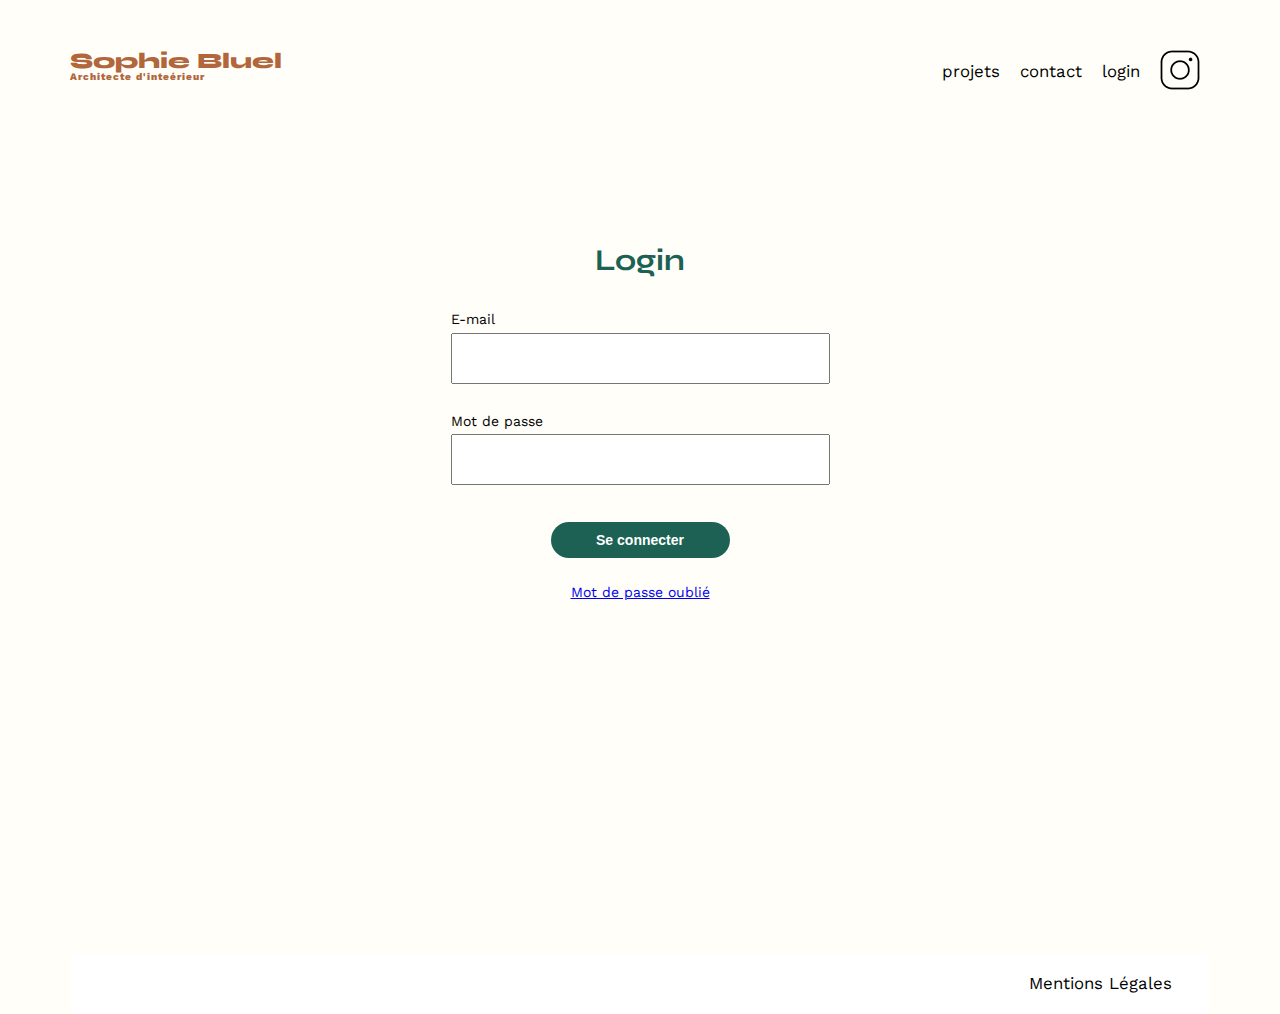
==== FrontEnd/pages/login.html @ 1ec8f198 "1er dépot, gallerie et filtres en place" ====
<!DOCTYPE html>
<html lang="fr">
<head>
    <meta charset="UTF-8">
    <meta http-equiv="X-UA-Compatible" content="IE=edge">
    <meta name="viewport" content="width=device-width, initial-scale=1.0">
    <title>Login</title>
    <link rel="preconnect" href="https://fonts.googleapis.com">
	<link rel="preconnect" href="https://fonts.gstatic.com" crossorigin>
	<link href="https://fonts.googleapis.com/css2?family=Syne:wght@700;800&family=Work+Sans&display=swap" rel="stylesheet">
	<meta name="description" content="">
    <link rel="stylesheet" href="../assets/style_login.css">
    <script src="../login.js" defer></script>
</head>
<body>
    <header>
        <a href="../index.html"><h1>Sophie Bluel <span>Architecte d'inteérieur</span></h1></a>
        <nav>
            <ul>
                <li>projets</li>
                <li>contact</li>
                <li>login</li></a>
                <li><img src="../assets/icons/instagram.png" alt="Instagram"></li>
            </ul>
        </nav>
    </header>


    <main>


        <h2>Login</h2>
        <form action="#" method="post" id="login">
        <div class="email"> 
            <label for="email">E-mail</label>
            <input type="text" id="email">
        </div>
        <div class="password">
            <label for="password">Mot de passe</label>
            <input type="password" id="password">
        </div>
        <div class="connection">
            <button type="submit">Se connecter</button>
        </div>
        <a href="#"><p>Mot de passe oublié</p></a>
        </form>
    </main>


    <footer>
        <nav>
            <ul>
                <li>Mentions Légales</li>
            </ul>
        </nav>
    </footer>


</body>
</html>
---- FrontEnd/assets/style_login.css ----
/* http://meyerweb.com/eric/tools/css/reset/
   v2.0 | 20110126
   License: none (public domain)
*/

html,
body,
div,
span,
applet,
object,
iframe,
h1,
h2,
h3,
h4,
h5,
h6,
p,
blockquote,
pre,
a,
abbr,
acronym,
address,
big,
cite,
code,
del,
dfn,
em,
img,
ins,
kbd,
q,
s,
samp,
small,
strike,
strong,
sub,
sup,
tt,
var,
b,
u,
i,
center,
dl,
dt,
dd,
ol,
ul,
li,
fieldset,
form,
label,
legend,
table,
caption,
tbody,
tfoot,
thead,
tr,
th,
td,
article,
aside,
canvas,
details,
embed,
figure,
figcaption,
footer,
header,
hgroup,
menu,
nav,
output,
ruby,
section,
summary,
time,
mark,
audio,
video {
  margin: 0;
  padding: 0;
  border: 0;
  font-size: 100%;
  font: inherit;
  vertical-align: baseline;
}
/* HTML5 display-role reset for older browsers */
article,
aside,
details,
figcaption,
figure,
footer,
header,
hgroup,
menu,
nav,
section {
  display: block;
}
body {
  line-height: 1;
}
ol,
ul {
  list-style: none;
}
blockquote,
q {
  quotes: none;
}
blockquote:before,
blockquote:after,
q:before,
q:after {
  content: "";
  content: none;
}
table {
  border-collapse: collapse;
  border-spacing: 0;
}
/** end reset css**/

body {
  list-style: none;
  text-decoration: none;
  background: #fffef8;
  max-width: 1140px;
  margin: auto;
  font-family: "Work Sans";
  font-size: 14px;
}
header {
  display: flex;
  justify-content: space-between;
  margin: 50px 0;
}

header a {
  text-decoration: none;
}

section {
  margin: 50px 0;
}

h1 {
  display: flex;
  flex-direction: column;
  font-family: "Syne";
  font-size: 22px;
  font-weight: 800;
  color: #b1663c;
}

h1 > span {
  font-family: "Work Sans";
  font-size: 10px;
  letter-spacing: 0.1em;
}

h2 {
  font-family: "Syne";
  font-weight: 700;
  font-size: 30px;
  color: #1d6154;
}

nav ul {
  display: flex;
  align-items: center;
  list-style-type: none;
}
nav li {
  padding: 0 10px;
  font-size: 1.2em;
}

li:hover {
  color: #b1663c;
}

main h2 {
  text-align: center;
  margin-top: 152px;
  font-size: 30px;
  font-weight: 700;
}

.email {
  margin: auto;
  width: 379px;
  display: flex;
  flex-direction: column;
}

.email label {
  margin-top: 37px;
  margin-bottom: 7px;
}

.email input {
  height: 45px;
  font-size: 18px;
}

.password {
  margin: auto;
  width: 379px;
  display: flex;
  flex-direction: column;
}

.password label {
  margin-top: 30px;
  margin-bottom: 6px;
}

.password input {
  height: 45px;
  font-size: 18px;
}

.connection {
  text-align: center;
  margin-top: 37px;
}

main button {
  cursor: pointer;
  margin: auto;
  font-weight: 700;
  font-size: 14px;
  border: none;
  background: #1d6154;
  color: white;
  width: 179px;
  height: 36px;
  border-radius: 60px;
}

main a {
  text-align: center;
}

main p {
  margin-top: 27px;
}

footer {
  width: 100%;
  height: 60px;
  background: white;
}

footer nav {
  margin-top: 355px;
  width: 100%;
  height: 100%;
  display: flex;
  flex-direction: row-reverse;
  align-items: center;
}

footer nav ul {
  display: flex;
  justify-content: flex-end;
  margin: 2em;
}
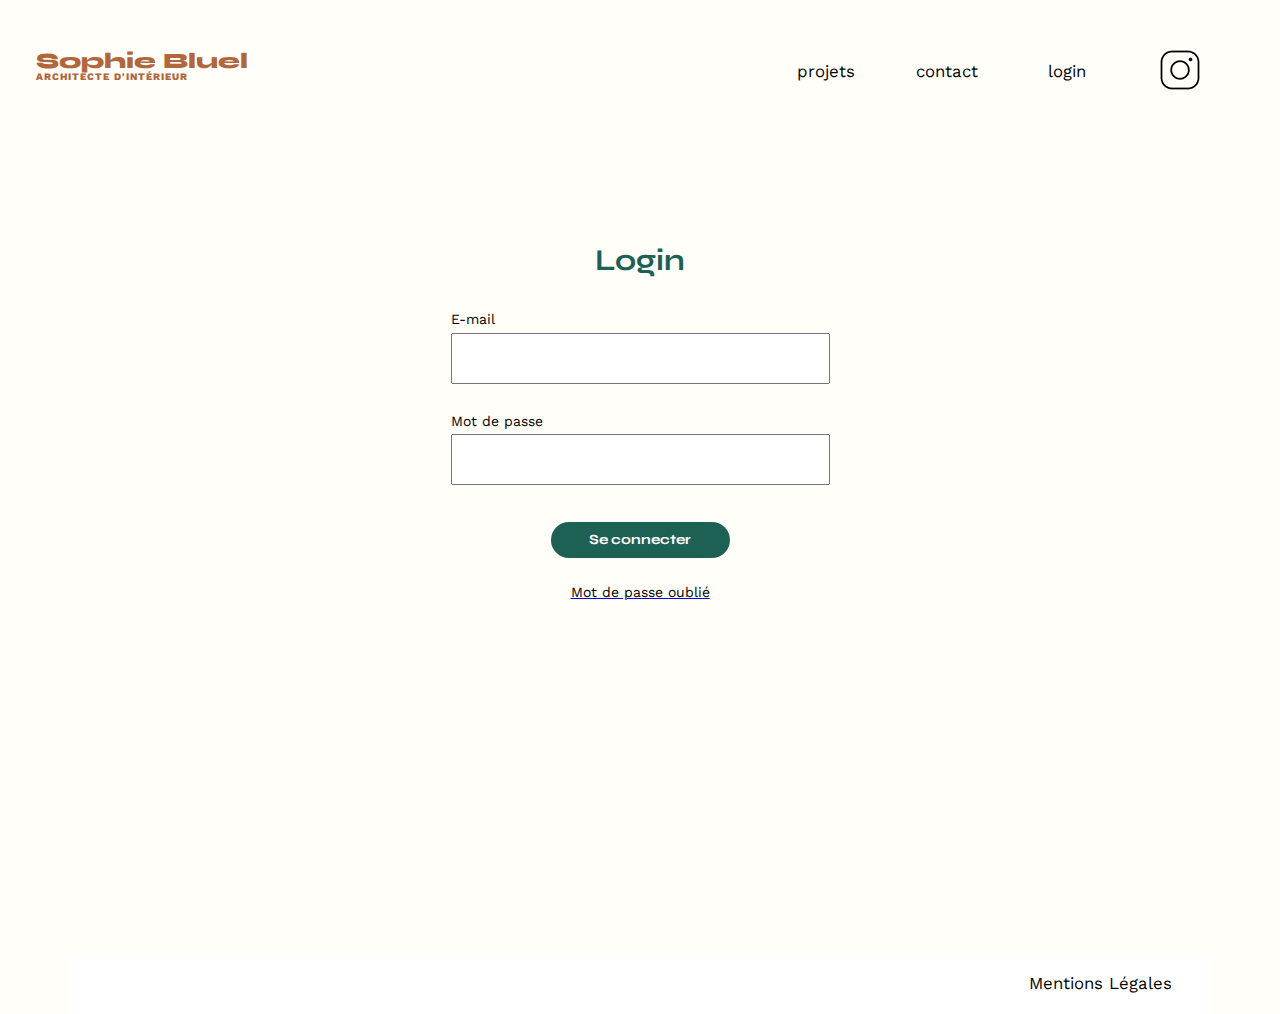
==== commit 93921fc3: "Mise à jour du code sur la partie filtres / maquette / ajout de travaux et suppresion en diretc" ====
--- a/FrontEnd/pages/login.html
+++ b/FrontEnd/pages/login.html
@@ -10,16 +10,16 @@
 	<link href="https://fonts.googleapis.com/css2?family=Syne:wght@700;800&family=Work+Sans&display=swap" rel="stylesheet">
 	<meta name="description" content="">
     <link rel="stylesheet" href="../assets/style_login.css">
-    <script src="../login.js" defer></script>
+    <script src="../assets/JavaScript/login.js" defer></script>
 </head>
 <body>
     <header>
-        <a href="../index.html"><h1>Sophie Bluel <span>Architecte d'inteérieur</span></h1></a>
+        <a href="../index.html"><h1>Sophie Bluel <span>Architecte d'intérieur</span></h1></a>
         <nav>
             <ul>
-                <li>projets</li>
-                <li>contact</li>
-                <li>login</li></a>
+                <a href="../index.html#gallery"><li>projets</li></a>
+                <a href="../index.html#contact"><li>contact</li></a>
+                <li>login</li>
                 <li><img src="../assets/icons/instagram.png" alt="Instagram"></li>
             </ul>
         </nav>
@@ -30,19 +30,27 @@
 
 
         <h2>Login</h2>
+        
         <form action="#" method="post" id="login">
+
         <div class="email"> 
             <label for="email">E-mail</label>
-            <input type="text" id="email">
+            <input type="email" id="email" required="required">
         </div>
+
         <div class="password">
             <label for="password">Mot de passe</label>
-            <input type="password" id="password">
+            <input type="password" id="password" required="required">
+
+            <div id="message-error">
+                <p>Identifiants incorrects</p>
+            </div>
+
         </div>
         <div class="connection">
-            <button type="submit">Se connecter</button>
+            <button type="submit" id="loginBtn">Se connecter</button>
         </div>
-        <a href="#"><p>Mot de passe oublié</p></a>
+        <a href="#"><p id="lost-password">Mot de passe oublié</p></a>
         </form>
     </main>
 
--- a/FrontEnd/assets/style_login.css
+++ b/FrontEnd/assets/style_login.css
@@ -142,10 +142,16 @@
   display: flex;
   justify-content: space-between;
   margin: 50px 0;
+  margin-left: -3%;
+  margin-bottom: 119px;
 }
 
 header a {
   text-decoration: none;
+}
+
+header span {
+  text-transform: uppercase;
 }
 
 section {
@@ -177,8 +183,27 @@
 nav ul {
   display: flex;
   align-items: center;
+  justify-content: space-between;
   list-style-type: none;
 }
+
+nav a {
+  text-decoration: none;
+  color: black;
+}
+
+nav a:nth-of-type(1) {
+  margin-right: 41px;
+}
+
+nav a:nth-of-type(2) {
+  margin-right: 50px;
+}
+
+body > header > nav > ul > li:nth-child(3) {
+  margin-right: 54px;
+}
+
 nav li {
   padding: 0 10px;
   font-size: 1.2em;
@@ -235,6 +260,7 @@
 }
 
 main button {
+  font-family: "Syne";
   cursor: pointer;
   margin: auto;
   font-weight: 700;
@@ -251,8 +277,18 @@
   text-align: center;
 }
 
-main p {
+#lost-password {
   margin-top: 27px;
+  color: black;
+}
+
+#message-error {
+  display: none;
+  font-weight: 700;
+  color: red;
+  font-size: 1.3rem;
+  text-align: center;
+  margin-top: 25px;
 }
 
 footer {
